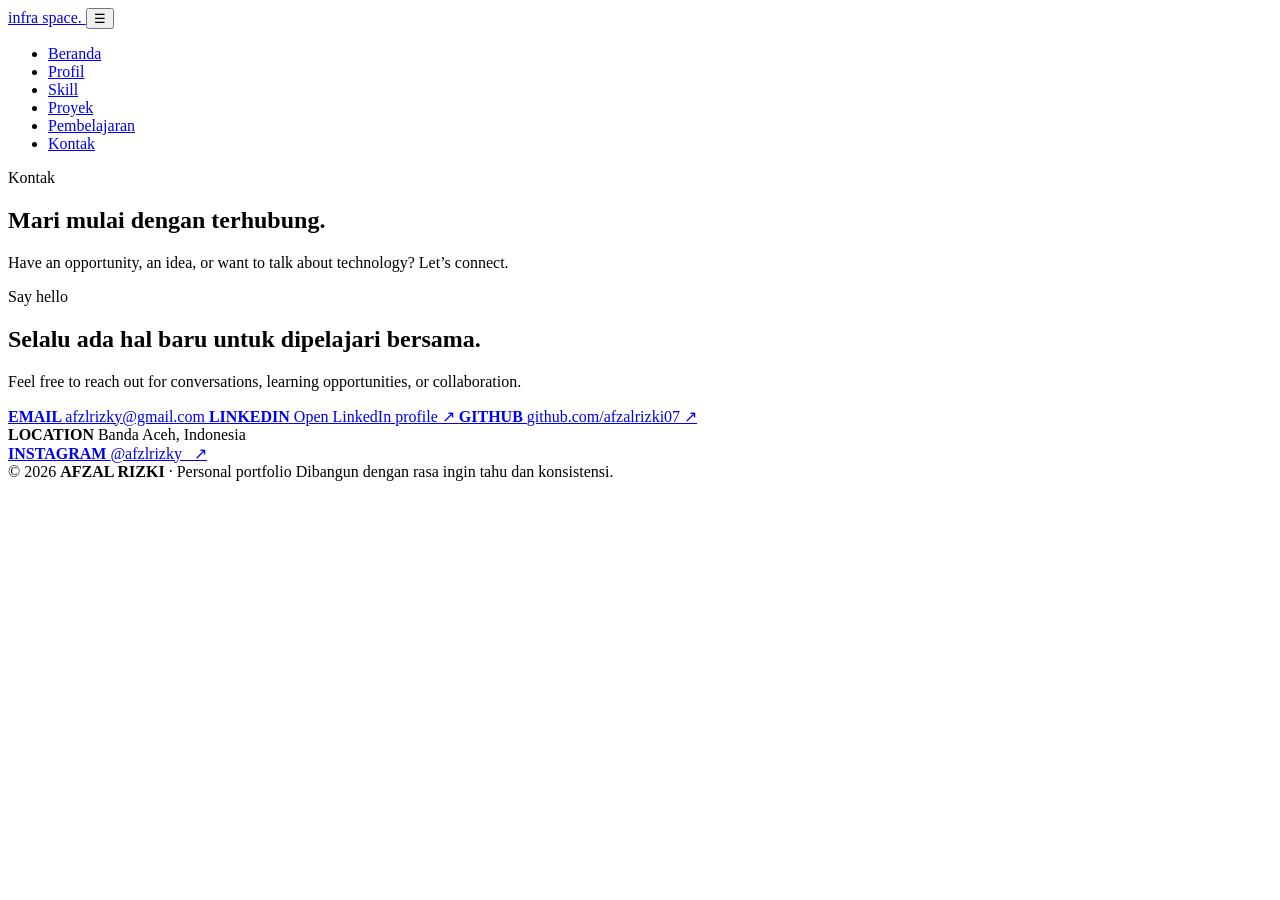
==== kontak.html @ 034d9620 "Add files via upload" ====
<!DOCTYPE html>
<html lang="id">
 <head>
  <meta charset="utf-8"/>
  <meta content="width=device-width, initial-scale=1.0" name="viewport"/>
  <meta content="#080b0a" name="theme-color"/>
  <meta content="Portofolio AFZAL RIZKI &mdash; Information Technology, Web Development, dan kreativitas." name="description"/>
  <title>
   Contact | AFZAL RIZKI
  </title>
  <link href="css/style.css" rel="stylesheet"/>
 </head>
 <body>
  <header class="navbar-wrap">
   <nav class="navbar">
    <a class="logo" href="index.html">
     infra
     <span>
      space.
     </span>
    </a>
    <button aria-expanded="false" aria-label="Buka menu" class="menu-toggle">
     ☰
    </button>
    <ul class="menu">
     <li>
      <a class="" href="index.html">
       Beranda
      </a>
     </li>
     <li>
      <a class="" href="profil.html">
       Profil
      </a>
     </li>
     <li>
      <a class="" href="skill.html">
       Skill
      </a>
     </li>
     <li>
      <a class="" href="proyek.html">
       Proyek
      </a>
     </li>
     <li>
      <a class="" href="materi.html">
       Pembelajaran
      </a>
     </li>
     <li>
      <a class="aktif nav-cta" href="kontak.html">
       Kontak
      </a>
     </li>
    </ul>
   </nav>
  </header>
  <main class="container">
   <section class="page-head">
    <span class="eyebrow">
     Kontak
    </span>
    <h1>
     Mari mulai dengan
     <span style="color:var(--accent)">
      terhubung.
     </span>
    </h1>
    <p class="lead">
     Have an opportunity, an idea, or want to talk about technology? Let&rsquo;s connect.
    </p>
   </section>
   <section class="content">
    <div class="contact-box">
     <div>
      <span class="eyebrow">
       Say hello
      </span>
      <h2>
       Selalu ada hal baru untuk dipelajari bersama.
      </h2>
      <p class="lead">
       Feel free to reach out for conversations, learning opportunities, or collaboration.
      </p>
     </div>
     <div class="contact-details">
      <a class="contact-link" href="mailto:afzlrizky@gmail.com">
       <strong>
        EMAIL
       </strong>
       afzlrizky@gmail.com
      </a>
      <a class="contact-link" href="https://www.linkedin.com/in/afzal-rizki-b48575414" rel="noopener noreferrer" target="_blank">
       <strong>
        LINKEDIN
       </strong>
       Open LinkedIn profile &nearrow;
      </a>
      <a class="contact-link" href="https://github.com/afzalrizki07" rel="noopener noreferrer" target="_blank">
       <strong>
        GITHUB
       </strong>
       github.com/afzalrizki07 &nearrow;
      </a>
      <div class="contact-link">
       <strong>
        LOCATION
       </strong>
       Banda Aceh, Indonesia
      </div>
      <a class="contact-link" href="https://instagram.com/afzlrizky_" rel="noopener noreferrer" target="_blank">
       <strong>
        INSTAGRAM
       </strong>
       @afzlrizky_ &nearrow;
      </a>
     </div>
    </div>
   </section>
  </main>
  <footer class="footer">
   <div class="footer-inner">
    <span>
     &copy; 2026
     <strong>
      AFZAL RIZKI
     </strong>
     &middot; Personal portfolio
    </span>
    <span>
     Dibangun dengan rasa ingin tahu dan konsistensi.
    </span>
   </div>
  </footer>
  <script src="js/script.js">
  </script>
 </body>
</html>
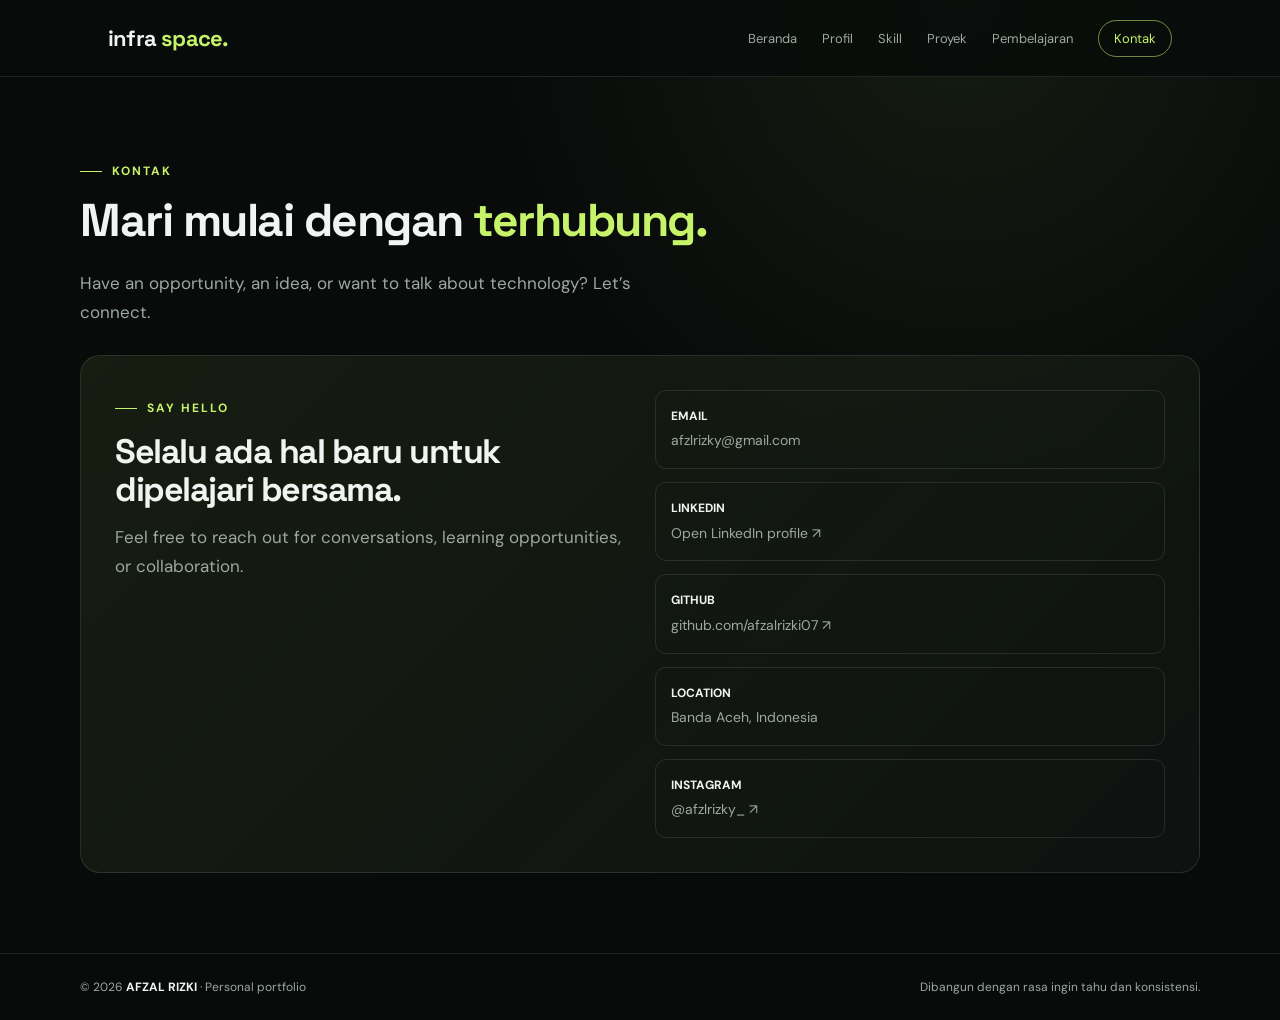
==== commit b452f103: "Fix link tag order for stylesheet in kontak.html" ====
--- a/kontak.html
+++ b/kontak.html
@@ -8,7 +8,7 @@
   <title>
    Contact | AFZAL RIZKI
   </title>
-  <link href="css/style.css" rel="stylesheet"/>
+  <link rel="stylesheet" href="style.css">
  </head>
  <body>
   <header class="navbar-wrap">
--- a/style.css
+++ b/style.css
@@ -0,0 +1,572 @@
+@import url('https://fonts.googleapis.com/css2?family=DM+Sans:wght@400;500;600;700&family=Space+Grotesk:wght@400;500;600;700&display=swap');
+:root {
+    --bg:#080b0a;
+    --panel:#111614;
+    --panel2:#151c18;
+    --text:#f1f5f2;
+    --muted:#9ca9a1;
+    --accent:#c7f36b;
+    --line:rgba(255,255,255,.1);
+    --max:1120px;
+}
+* {
+    box-sizing:border-box;
+    margin:0;
+    padding:0;
+}
+html {
+    scroll-behavior:smooth;
+    scroll-padding-top:100px;
+}
+body {
+    font-family:'DM Sans',sans-serif;
+    background:radial-gradient(ellipse at 75% 0%,rgba(114,153,70,.12),transparent 34%),var(--bg);
+    color:var(--text);
+    line-height:1.7;
+    min-height:100vh;
+    opacity:0;
+    animation:pageEnter .85s cubic-bezier(.22,1,.36,1) forwards;
+    overflow-x:hidden;
+}
+a {
+    color:inherit;
+    text-decoration:none;
+}
+.navbar {
+    max-width:var(--max);
+    margin:auto;
+    padding:24px 28px;
+    display:flex;
+    align-items:center;
+    justify-content:space-between;
+    gap:22px;
+}
+.navbar-wrap {
+    border-bottom:1px solid var(--line);
+    background:rgba(8,11,10,.82);
+    position:sticky;
+    top:0;
+    z-index:10;
+    backdrop-filter:blur(14px);
+}
+.logo {
+    font:700 22px 'Space Grotesk',sans-serif;
+    letter-spacing:-.8px;
+}
+.logo span {
+    color:var(--accent);
+}
+.menu {
+    list-style:none;
+    display:flex;
+    align-items:center;
+    gap:25px;
+}
+.menu a {
+    color:var(--muted);
+    font-size:13px;
+    transition:color .3s ease,background .3s ease,transform .3s ease;
+    position:relative;
+}
+.menu a:not(.nav-cta):after {
+    content:'';
+    position:absolute;
+    left:0;
+    right:100%;
+    bottom:-7px;
+    height:1px;
+    background:var(--accent);
+    transition:right .35s cubic-bezier(.22,1,.36,1);
+}
+.menu a:not(.nav-cta):hover:after,.menu a:not(.nav-cta).aktif:after {
+    right:0;
+}
+.menu a:hover,.menu a.aktif {
+    color:var(--accent);
+}
+.menu a.nav-cta {
+    border:1px solid rgba(199,243,107,.55);
+    border-radius:999px;
+    padding:9px 15px;
+    color:var(--accent);
+}
+.menu-toggle {
+    display:none;
+    background:transparent;
+    border:1px solid var(--line);
+    color:var(--text);
+    border-radius:9px;
+    padding:8px 12px;
+    font-size:18px;
+}
+.container {
+    width:min(var(--max),100% - 48px);
+    margin:0 auto;
+}
+.hero {
+    min-height:74vh;
+    display:grid;
+    grid-template-columns:1.35fr .65fr;
+    align-items:center;
+    gap:55px;
+    padding:90px 0 75px;
+}
+.eyebrow {
+    display:inline-flex;
+    align-items:center;
+    gap:10px;
+    color:var(--accent);
+    font-size:12px;
+    letter-spacing:2px;
+    text-transform:uppercase;
+    font-weight:700;
+}
+.eyebrow:before {
+    content:'';
+    width:22px;
+    height:1px;
+    background:var(--accent);
+}
+h1,h2,h3 {
+    font-family:'Space Grotesk',sans-serif;
+    letter-spacing:-1.5px;
+    line-height:1.12;
+}
+h1 {
+    font-size:clamp(42px,6vw,76px);
+    margin:23px 0;
+}
+h1 span {
+    color:var(--accent);
+}
+.lead {
+    color:var(--muted);
+    font-size:17px;
+    max-width:610px;
+}
+.actions {
+    display:flex;
+    flex-wrap:wrap;
+    gap:12px;
+    margin-top:30px;
+}
+.button {
+    display:inline-flex;
+    align-items:center;
+    justify-content:center;
+    gap:9px;
+    padding:12px 19px;
+    border-radius:9px;
+    font-size:14px;
+    font-weight:700;
+    transition:transform .35s cubic-bezier(.22,1,.36,1),background .35s ease,box-shadow .35s ease;
+}
+.button:hover {
+    transform:translateY(-4px);
+    box-shadow:0 12px 30px rgba(199,243,107,.12);
+}
+.button:active {
+    transform:translateY(-1px) scale(.98);
+}
+.button-primary {
+    background:var(--accent);
+    color:#11170b;
+}
+.button-secondary {
+    border:1px solid var(--line);
+    color:var(--text);
+}
+.hero-card {
+    border:1px solid var(--line);
+    background:linear-gradient(145deg,rgba(199,243,107,.08),rgba(17,22,20,.9) 50%);
+    border-radius:24px;
+    padding:30px;
+    min-height:330px;
+    display:flex;
+    flex-direction:column;
+    justify-content:space-between;
+    position:relative;
+    overflow:hidden;
+}
+.hero-card:after {
+    content:'';
+    position:absolute;
+    width:210px;
+    height:210px;
+    border:1px solid rgba(199,243,107,.25);
+    border-radius:50%;
+    right:-80px;
+    top:-75px;
+    box-shadow:0 0 0 24px rgba(199,243,107,.035),0 0 0 48px rgba(199,243,107,.025);
+}
+.monogram {
+    font:700 76px 'Space Grotesk',sans-serif;
+    color:var(--accent);
+    letter-spacing:-7px;
+}
+.status {
+    font-size:12px;
+    color:var(--muted);
+    display:flex;
+    align-items:center;
+    gap:9px;
+}
+.status:before {
+    content:'';
+    width:8px;
+    height:8px;
+    border-radius:50%;
+    background:var(--accent);
+    box-shadow:0 0 15px var(--accent);
+}
+.card-caption {
+    font-size:13px;
+    color:var(--muted);
+    max-width:240px;
+}
+.section {
+    padding:70px 0;
+}
+.section-head {
+    display:flex;
+    justify-content:space-between;
+    align-items:end;
+    gap:24px;
+    margin-bottom:28px;
+}
+.section-head h2,.page-head h1 {
+    font-size:clamp(30px,4vw,46px);
+    margin-top:13px;
+}
+.section-head p {
+    max-width:420px;
+    color:var(--muted);
+    font-size:14px;
+}
+.grid {
+    display:grid;
+    grid-template-columns:repeat(3,1fr);
+    gap:16px;
+}
+.panel {
+    background:linear-gradient(145deg,var(--panel2),var(--panel));
+    border:1px solid var(--line);
+    border-radius:16px;
+    padding:24px;
+    transition:border-color .4s ease,transform .45s cubic-bezier(.22,1,.36,1),box-shadow .4s ease;
+}
+.panel:hover {
+    border-color:rgba(199,243,107,.5);
+    transform:translateY(-7px);
+    box-shadow:0 18px 42px rgba(0,0,0,.22);
+}
+.panel .number {
+    font:600 13px 'Space Grotesk',sans-serif;
+    color:var(--accent);
+}
+.panel h3 {
+    font-size:20px;
+    margin:17px 0 10px;
+    letter-spacing:-.5px;
+}
+.panel p {
+    font-size:14px;
+    color:var(--muted);
+}
+.tags {
+    display:flex;
+    flex-wrap:wrap;
+    gap:8px;
+    margin-top:18px;
+}
+.tag {
+    font-size:11px;
+    color:#d8e1da;
+    border:1px solid var(--line);
+    padding:5px 9px;
+    border-radius:999px;
+}
+.page-head {
+    padding:76px 0 28px;
+}
+.page-head .lead {
+    margin-top:15px;
+}
+.content {
+    padding-bottom:80px;
+}
+.two-col {
+    display:grid;
+    grid-template-columns:1fr 1fr;
+    gap:18px;
+}
+.list {
+    display:grid;
+    gap:12px;
+}
+.list-item {
+    display:flex;
+    gap:15px;
+    padding:17px 0;
+    border-bottom:1px solid var(--line);
+}
+.list-item strong {
+    display:block;
+}
+.list-item p {
+    font-size:14px;
+    color:var(--muted);
+}
+.bullet {
+    flex:none;
+    width:34px;
+    height:34px;
+    border:1px solid rgba(199,243,107,.3);
+    border-radius:10px;
+    display:grid;
+    place-items:center;
+    color:var(--accent);
+}
+.skill-list {
+    display:grid;
+    gap:18px;
+}
+.skill-top {
+    display:flex;
+    justify-content:space-between;
+    gap:15px;
+    font-size:14px;
+    margin-bottom:8px;
+}
+.skill-top span:last-child {
+    color:var(--muted);
+    font-size:12px;
+}
+.skill-track {
+    height:5px;
+    background:#252d28;
+    border-radius:99px;
+    overflow:hidden;
+}
+.skill-fill {
+    height:100%;
+    background:var(--accent);
+    border-radius:99px;
+}
+.contact-box {
+    display:grid;
+    grid-template-columns:1fr 1fr;
+    gap:30px;
+    padding:34px;
+    border:1px solid var(--line);
+    border-radius:20px;
+    background:linear-gradient(135deg,rgba(199,243,107,.08),rgba(17,22,20,.7));
+}
+.contact-box h2 {
+    font-size:34px;
+    margin:14px 0;
+}
+.contact-details {
+    display:grid;
+    gap:13px;
+    align-content:center;
+}
+.contact-link {
+    padding:15px;
+    border:1px solid var(--line);
+    border-radius:11px;
+    color:var(--muted);
+    font-size:14px;
+    overflow-wrap:anywhere;
+}
+.contact-link strong {
+    display:block;
+    color:var(--text);
+    font-size:12px;
+    margin-bottom:3px;
+}
+.footer {
+    border-top:1px solid var(--line);
+    padding:23px 24px;
+    color:var(--muted);
+    font-size:12px;
+}
+.footer-inner {
+    max-width:var(--max);
+    margin:auto;
+    display:flex;
+    justify-content:space-between;
+    gap:16px;
+    flex-wrap:wrap;
+}
+.footer strong {
+    color:var(--text);
+}
+.note {
+    border-left:2px solid var(--accent);
+    padding:14px 18px;
+    background:rgba(199,243,107,.05);
+    color:var(--muted);
+    font-size:13px;
+    margin-top:24px;
+}
+.reveal {
+    opacity:0;
+    transform:translateY(28px) scale(.985);
+    transition:opacity .8s cubic-bezier(.22,1,.36,1),transform .8s cubic-bezier(.22,1,.36,1);
+}
+.reveal.is-visible {
+    opacity:1;
+    transform:translateY(0) scale(1);
+}
+.grid .panel:nth-child(2) {
+    transition-delay:.1s;
+}
+.grid .panel:nth-child(3) {
+    transition-delay:.2s;
+}
+.page-leaving {
+    animation:pageExit .35s cubic-bezier(.4,0,1,1) forwards!important;
+    pointer-events:none;
+}
+.transition-overlay {
+    position:fixed;
+    inset:0;
+    z-index:9999;
+    background:var(--accent);
+    transform:scaleY(0);
+    transform-origin:bottom;
+    pointer-events:none;
+}
+.transition-overlay.active {
+    animation:wipeIn .55s cubic-bezier(.76,0,.24,1) forwards;
+}
+@keyframes pageEnter {
+    from {
+        opacity:0;
+        transform:translateY(10px);
+        filter:blur(5px);
+    }
+    to {
+        opacity:1;
+        transform:translateY(0);
+        filter:blur(0);
+    }
+}
+@keyframes pageExit {
+    to {
+        opacity:0;
+        transform:translateY(-8px);
+        filter:blur(4px);
+    }
+}
+@keyframes wipeIn {
+    0% {
+        transform:scaleY(0);
+        transform-origin:bottom;
+    }
+    45% {
+        transform:scaleY(1);
+        transform-origin:bottom;
+    }
+    55% {
+        transform:scaleY(1);
+        transform-origin:top;
+    }
+    100% {
+        transform:scaleY(0);
+        transform-origin:top;
+    }
+}
+@keyframes rise {
+    from {
+        opacity:0;
+        transform:translateY(12px);
+    }
+    to {
+        opacity:1;
+        transform:translateY(0);
+    }
+}
+@media(prefers-reduced-motion:reduce) {
+    *,*::before,*::after {
+        scroll-behavior:auto!important;
+        animation-duration:.01ms!important;
+        animation-iteration-count:1!important;
+        transition-duration:.01ms!important;
+    }
+}
+@media(max-width:760px) {
+    .navbar {
+        padding:18px 22px;
+        flex-wrap:wrap;
+    }
+    .menu-toggle {
+        display:block;
+    }
+    .menu {
+        display:none;
+        width:100%;
+        flex-direction:column;
+        align-items:stretch;
+        gap:0;
+        padding:8px 0;
+    }
+    .menu.menu-terbuka {
+        display:flex;
+    }
+    .menu li {
+        padding:10px 0;
+    }
+    .menu a.nav-cta {
+        display:inline-block;
+        width:max-content;
+    }
+    .container {
+        width:min(var(--max),100% - 36px);
+    }
+    .hero {
+        grid-template-columns:1fr;
+        gap:30px;
+        padding:65px 0;
+    }
+    .hero-card {
+        min-height:250px;
+    }
+    .monogram {
+        font-size:62px;
+    }
+    .grid {
+        grid-template-columns:1fr;
+    }
+    .section {
+        padding:48px 0;
+    }
+    .section-head {
+        align-items:start;
+        flex-direction:column;
+    }
+    .two-col,.contact-box {
+        grid-template-columns:1fr;
+    }
+    .page-head {
+        padding-top:54px;
+    }
+    h1 {
+        font-size:46px;
+    }
+}
+/* Personalized portfolio refinements */
+.contact-link[href] {
+    transition:border-color .3s ease,transform .3s ease,color .3s ease;
+}
+.contact-link[href]:hover {
+    border-color:rgba(199,243,107,.55);
+    transform:translateX(4px);
+    color:var(--text);
+}
+@media(min-width:761px) {
+    .content:has(.grid:only-child) .grid {
+        grid-template-columns:repeat(auto-fit,minmax(260px,1fr));
+    }
+}
